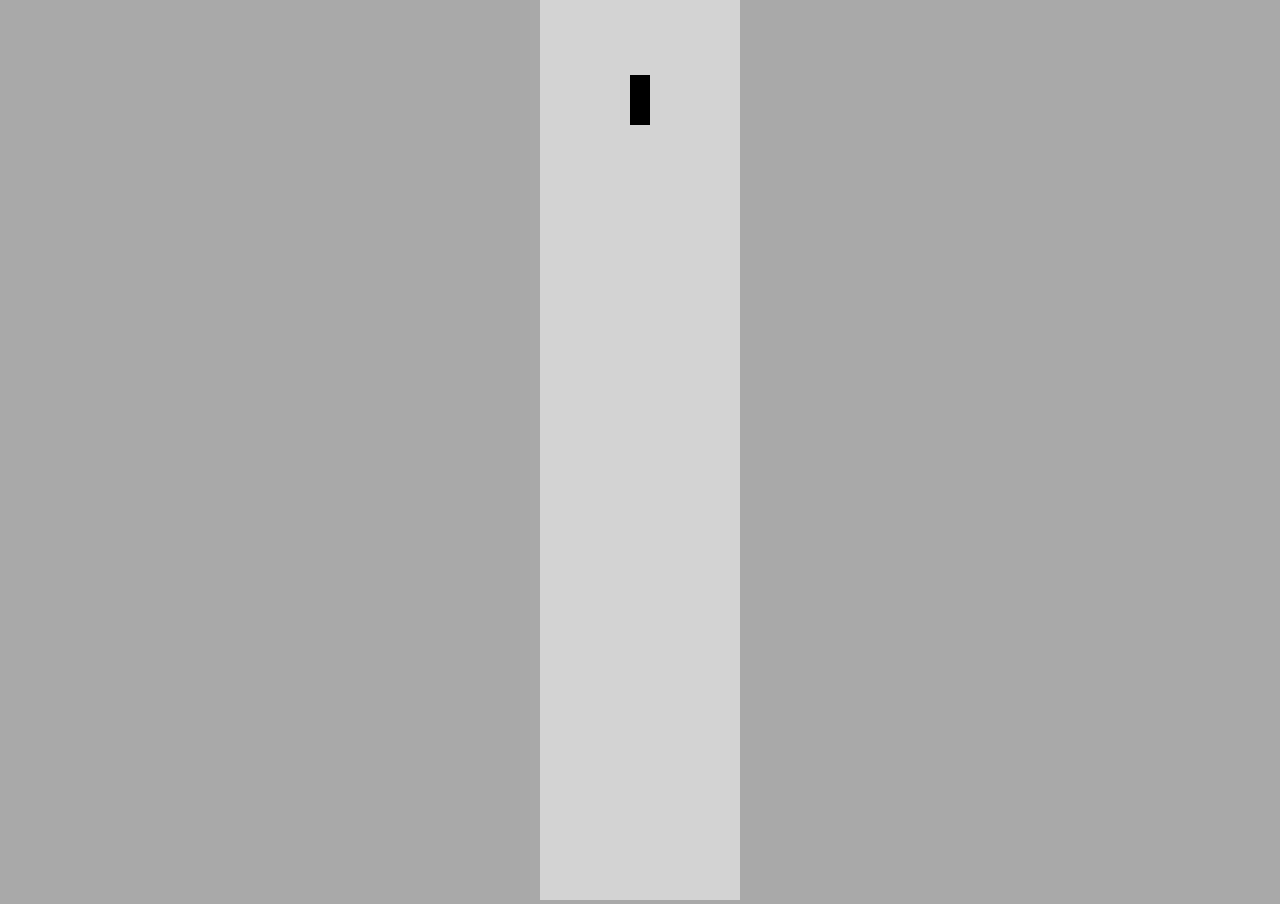
==== index.html @ 12619b01 "basic car rendering" ====
<!DOCTYPE html>
<html lang="en">
<head>
    <meta charset="UTF-8">
    <meta name="viewport" content="width=device-width, initial-scale=1.0">
    <title>Self driving Car</title>
    <link rel="stylesheet" href="style.css">
</head>
<body>
    <canvas id="myCanvas"></canvas>
    <script src="controls.js"></script>
    <script src="car.js"></script>
    <script src="script.js"></script>
    
</body>
</html>
---- style.css ----
body {
    margin: 0;
    background: darkgray;
    overflow: hidden;
    text-align: center;
}
#myCanvas {
    background: lightgray;
}
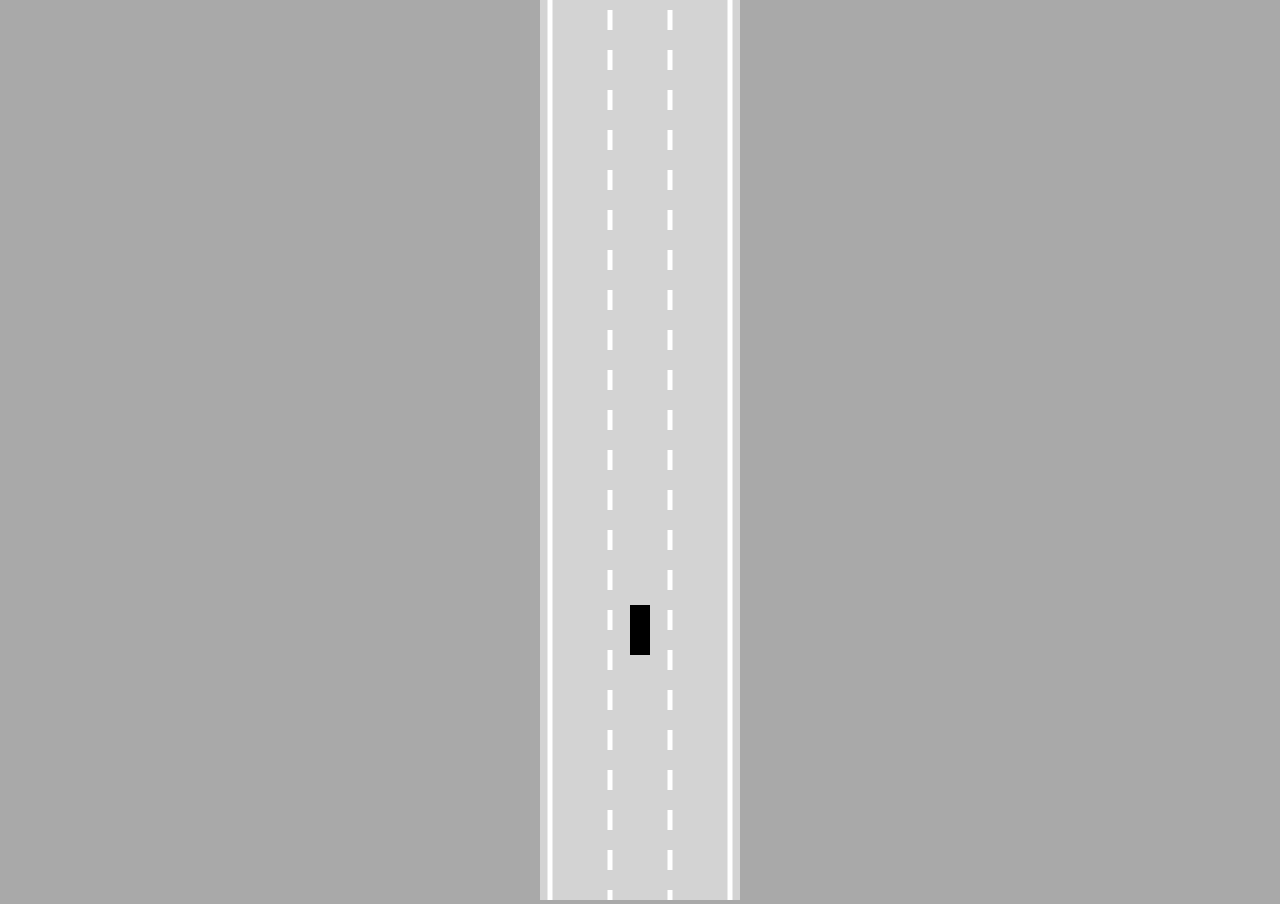
==== commit 280c70e6: "define road" ====
--- a/index.html
+++ b/index.html
@@ -8,6 +8,8 @@
 </head>
 <body>
     <canvas id="myCanvas"></canvas>
+    <script src="utils.js"></script>
+    <script src="road.js"></script>
     <script src="controls.js"></script>
     <script src="car.js"></script>
     <script src="script.js"></script>
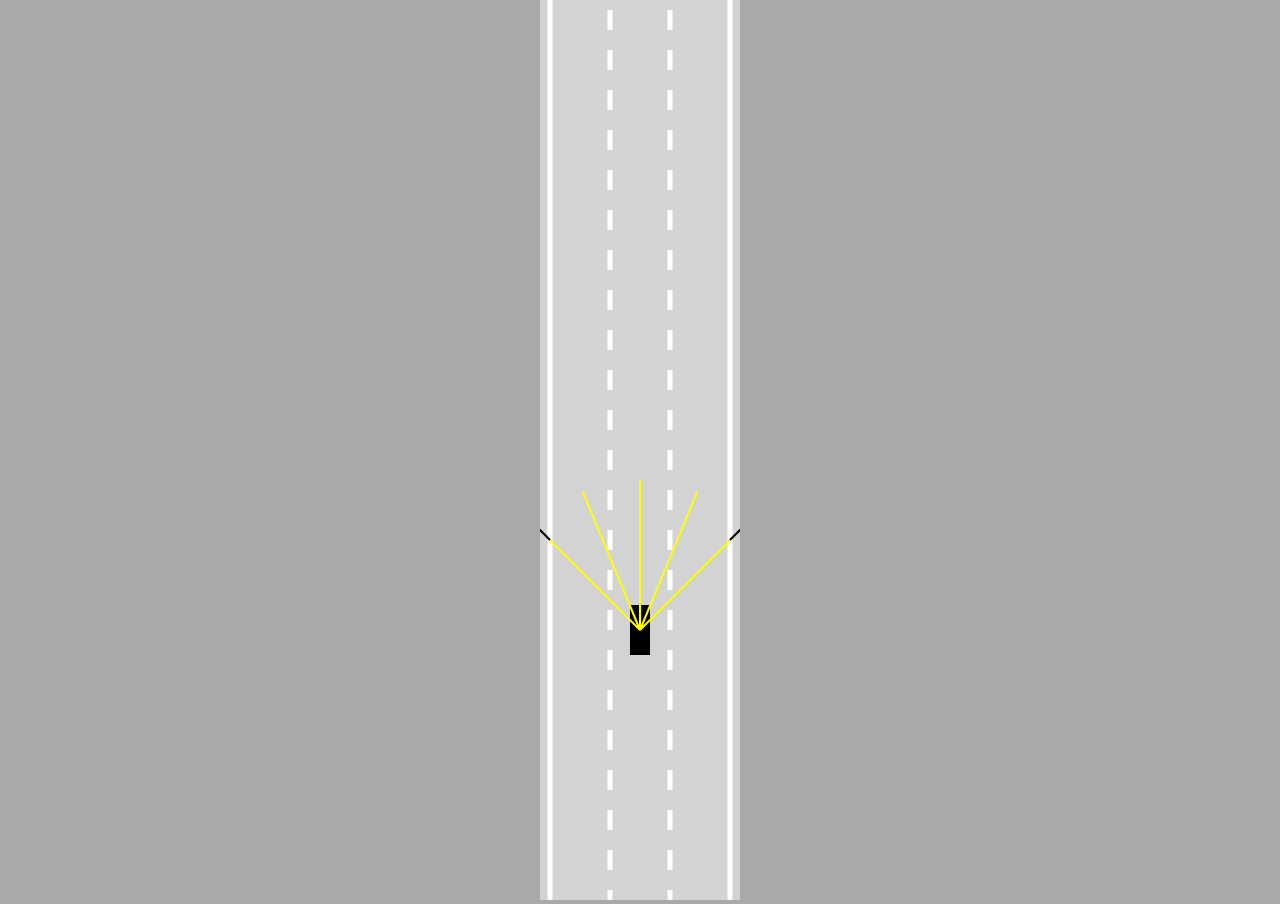
==== commit d9a4e57c: "sensor detection" ====
--- a/index.html
+++ b/index.html
@@ -8,6 +8,7 @@
 </head>
 <body>
     <canvas id="myCanvas"></canvas>
+    <script src="sensor.js"></script>
     <script src="utils.js"></script>
     <script src="road.js"></script>
     <script src="controls.js"></script>
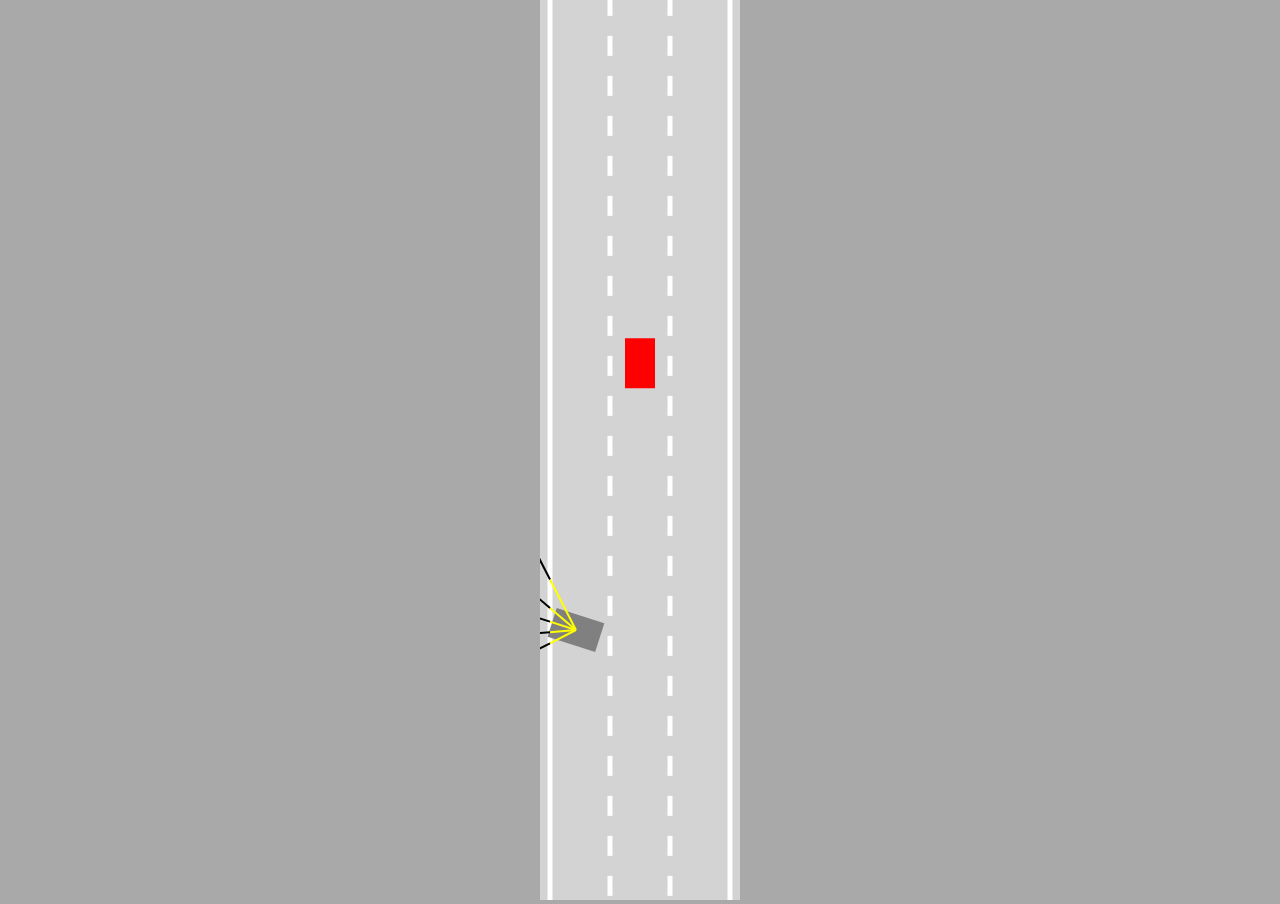
==== commit 59d19862: "adding neural network #1" ====
--- a/index.html
+++ b/index.html
@@ -8,6 +8,7 @@
 </head>
 <body>
     <canvas id="myCanvas"></canvas>
+    <script src="network.js"></script>
     <script src="sensor.js"></script>
     <script src="utils.js"></script>
     <script src="road.js"></script>
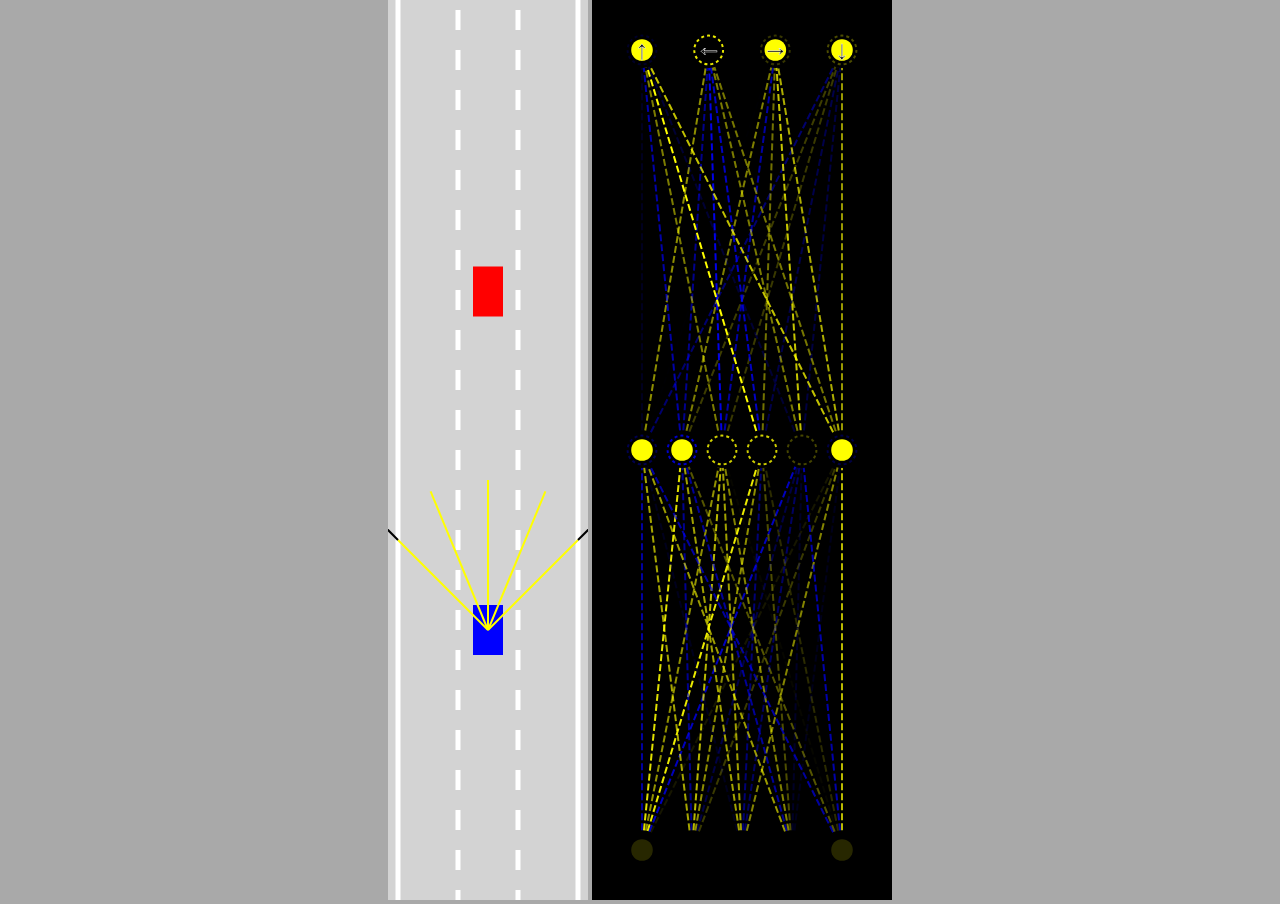
==== commit 9be024e4: "add visualization for neural network" ====
--- a/index.html
+++ b/index.html
@@ -7,7 +7,9 @@
     <link rel="stylesheet" href="style.css">
 </head>
 <body>
-    <canvas id="myCanvas"></canvas>
+    <canvas id="carCanvas"></canvas>
+    <canvas id="networkCanvas"></canvas>
+    <script src="visualizer.js"></script>
     <script src="network.js"></script>
     <script src="sensor.js"></script>
     <script src="utils.js"></script>
--- a/style.css
+++ b/style.css
@@ -4,6 +4,9 @@
     overflow: hidden;
     text-align: center;
 }
-#myCanvas {
+#networkCanvas{
+    background: black;
+}
+#carCanvas {
     background: lightgray;
 }
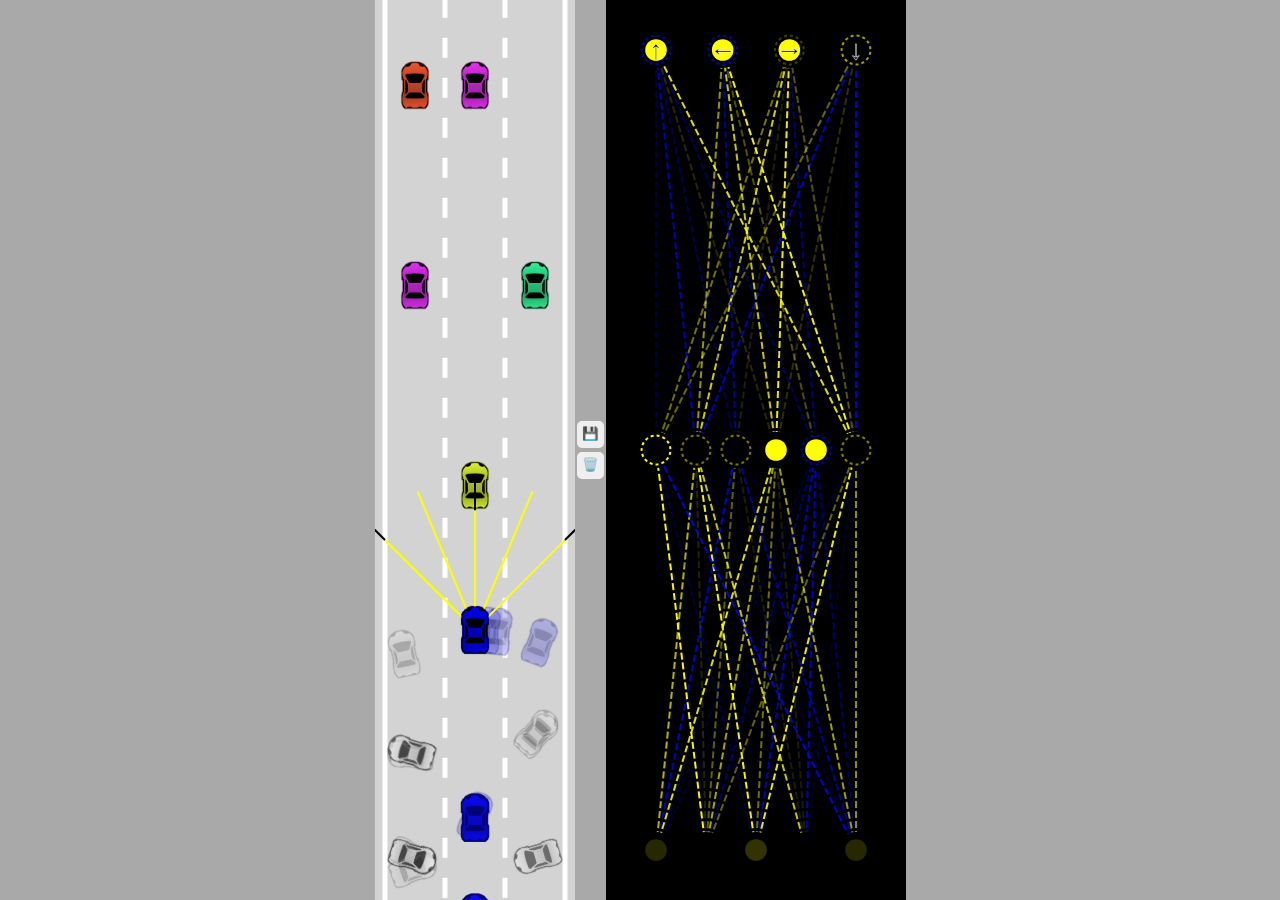
==== commit 8d9233cc: "initial tuned system" ====
--- a/index.html
+++ b/index.html
@@ -8,6 +8,10 @@
 </head>
 <body>
     <canvas id="carCanvas"></canvas>
+    <div id="verticalButtons">
+        <button onclick="save()">💾</button>
+        <button onclick="discard()">🗑️</button>
+    </div>
     <canvas id="networkCanvas"></canvas>
     <script src="visualizer.js"></script>
     <script src="network.js"></script>
--- a/style.css
+++ b/style.css
@@ -1,12 +1,31 @@
-body {
-    margin: 0;
-    background: darkgray;
-    overflow: hidden;
-    text-align: center;
+body{
+    margin:0;
+    background:darkgray;
+    overflow:hidden;
+    display:flex;
+    justify-content:center;
+    align-items:center;
 }
+
+#verticalButtons{
+    display:flex;
+    flex-direction:column;
+}
+
+button{
+    border: none;
+    border-radius: 5px;
+    padding: 5px 5px 7px 5px;
+    margin: 2px;
+    cursor:pointer;
+}
+button:hover{
+    background:lightgray;
+}
+
 #networkCanvas{
-    background: black;
+    background:black;
 }
-#carCanvas {
-    background: lightgray;
+#carCanvas{
+    background:lightgray;
 }
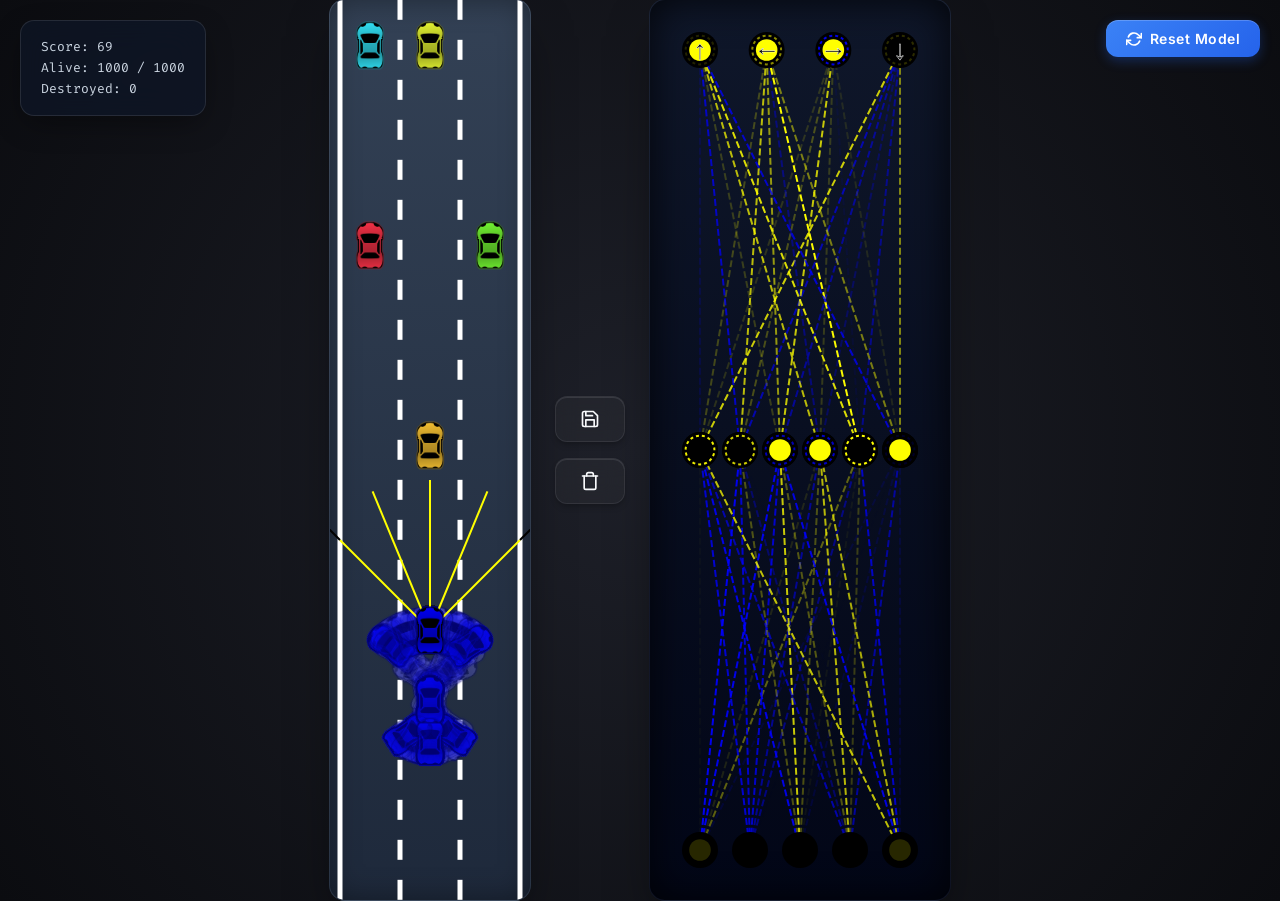
==== commit 4edd0376: "real time score board" ====
--- a/index.html
+++ b/index.html
@@ -3,14 +3,45 @@
 <head>
     <meta charset="UTF-8">
     <meta name="viewport" content="width=device-width, initial-scale=1.0">
-    <title>Self driving Car</title>
+    <title>Autonomous Vehicle Dashboard</title>
     <link rel="stylesheet" href="style.css">
+    <style>
+        button {
+            display: flex;
+            align-items: center;
+            justify-content: center;
+            gap: 8px;
+        }
+    </style>
 </head>
 <body>
+    <div id="stats">Generation: 1<br>Speed: 0 km/h</div>
+
+    <button id="resetBtn">
+        <svg width="16" height="16" viewBox="0 0 24 24" fill="none" stroke="currentColor" stroke-width="2.5" stroke-linecap="round" stroke-linejoin="round">
+            <polyline points="23 4 23 10 17 10"></polyline>
+            <polyline points="1 20 1 14 7 14"></polyline>
+            <path d="M3.51 9a9 9 0 0 1 14.85-3.36L23 10M1 14l4.64 4.36A9 9 0 0 0 20.49 15"></path>
+        </svg>
+        Reset Model
+    </button>
+
     <canvas id="carCanvas"></canvas>
+
     <div id="verticalButtons">
-        <button onclick="save()">💾</button>
-        <button onclick="discard()">🗑️</button>
+        <button onclick="save()" title="Save Best Model">
+            <svg width="20" height="20" viewBox="0 0 24 24" fill="none" stroke="currentColor" stroke-width="2" stroke-linecap="round" stroke-linejoin="round">
+                <path d="M19 21H5a2 2 0 0 1-2-2V5a2 2 0 0 1 2-2h11l5 5v11a2 2 0 0 1-2 2z"></path>
+                <polyline points="17 21 17 13 7 13 7 21"></polyline>
+                <polyline points="7 3 7 8 15 8"></polyline>
+            </svg>
+        </button>
+        <button onclick="discard()" title="Discard Current Model">
+            <svg width="20" height="20" viewBox="0 0 24 24" fill="none" stroke="currentColor" stroke-width="2" stroke-linecap="round" stroke-linejoin="round">
+                <polyline points="3 6 5 6 21 6"></polyline>
+                <path d="M19 6v14a2 2 0 0 1-2 2H7a2 2 0 0 1-2-2V6m3 0V4a2 2 0 0 1 2-2h4a2 2 0 0 1 2 2v2"></path>
+            </svg>
+        </button>
     </div>
     <canvas id="networkCanvas"></canvas>
     <script src="visualizer.js"></script>
@@ -21,6 +52,5 @@
     <script src="controls.js"></script>
     <script src="car.js"></script>
     <script src="script.js"></script>
-    
 </body>
 </html>
--- a/style.css
+++ b/style.css
@@ -1,31 +1,126 @@
-body{
-    margin:0;
-    background:darkgray;
-    overflow:hidden;
-    display:flex;
-    justify-content:center;
-    align-items:center;
+@import url('https://fonts.googleapis.com/css2?family=Inter:wght@400;500;600&family=Fira+Code:wght@400;500&display=swap');
+
+body {
+    margin: 0;
+    background: radial-gradient(circle at 50% 50%, #1e2029 0%, #0b0c10 100%);
+    overflow: hidden;
+    display: flex;
+    justify-content: center;
+    align-items: center;
+    font-family: 'Inter', -apple-system, BlinkMacSystemFont, sans-serif;
+    color: #e2e8f0;
+    height: 100vh;
 }
 
-#verticalButtons{
-    display:flex;
-    flex-direction:column;
+#verticalButtons {
+    display: flex;
+    flex-direction: column;
+    gap: 16px;
+    margin: 0 24px;
+    z-index: 10;
 }
 
-button{
-    border: none;
-    border-radius: 5px;
-    padding: 5px 5px 7px 5px;
-    margin: 2px;
-    cursor:pointer;
-}
-button:hover{
-    background:lightgray;
+button {
+    background: rgba(255, 255, 255, 0.03);
+    backdrop-filter: blur(10px);
+    -webkit-backdrop-filter: blur(10px);
+    border: 1px solid rgba(255, 255, 255, 0.08);
+    border-radius: 12px;
+    color: #f8fafc;
+    padding: 12px 24px;
+    font-family: inherit;
+    font-size: 14px;
+    font-weight: 500;
+    letter-spacing: 0.5px;
+    cursor: pointer;
+    box-shadow: 
+        0 4px 6px -1px rgba(0, 0, 0, 0.2), 
+        0 2px 4px -1px rgba(0, 0, 0, 0.1),
+        inset 0 1px 0 rgba(255, 255, 255, 0.1);
+    transition: all 0.3s cubic-bezier(0.25, 0.8, 0.25, 1);
 }
 
-#networkCanvas{
-    background:black;
+button:hover {
+    background: rgba(255, 255, 255, 0.08);
+    border-color: rgba(255, 255, 255, 0.2);
+    transform: translateY(-2px);
+    box-shadow: 
+        0 10px 15px -3px rgba(0, 0, 0, 0.3), 
+        0 4px 6px -2px rgba(0, 0, 0, 0.15),
+        0 0 15px rgba(255, 255, 255, 0.05),
+        inset 0 1px 0 rgba(255, 255, 255, 0.2);
 }
-#carCanvas{
-    background:lightgray;
+
+button:active {
+    transform: translateY(1px);
+    box-shadow: 
+        0 2px 4px -1px rgba(0, 0, 0, 0.2),
+        inset 0 2px 4px rgba(0, 0, 0, 0.2);
+}
+
+canvas {
+    border-radius: 16px;
+    box-shadow: 0 25px 50px -12px rgba(0, 0, 0, 0.5);
+    border: 1px solid rgba(255, 255, 255, 0.05);
+}
+
+#networkCanvas {
+    background: linear-gradient(180deg, #0f172a 0%, #020617 100%);
+    box-shadow: 
+        inset 0 0 40px rgba(0,0,0,0.8),
+        0 25px 50px -12px rgba(0, 0, 0, 0.5);
+}
+
+#carCanvas {
+    background: linear-gradient(180deg, #334155 0%, #1e293b 100%);
+    box-shadow: 
+        inset 0 0 30px rgba(0,0,0,0.4),
+        0 25px 50px -12px rgba(0, 0, 0, 0.5);
+}
+
+#stats {
+    position: fixed;
+    top: 20px;
+    left: 20px;
+    background: rgba(15, 23, 42, 0.65);
+    backdrop-filter: blur(16px);
+    -webkit-backdrop-filter: blur(16px);
+    border: 1px solid rgba(255, 255, 255, 0.1);
+    box-shadow: 0 10px 30px -5px rgba(0, 0, 0, 0.4);
+    color: #cbd5e1;
+    padding: 16px 20px;
+    border-radius: 14px;
+    font-family: 'Fira Code', 'SF Mono', monospace;
+    font-size: 13px;
+    line-height: 1.6;
+    z-index: 100;
+}
+
+#resetBtn {
+    position: fixed;
+    top: 20px;
+    right: 20px;
+    background: linear-gradient(135deg, #3b82f6 0%, #2563eb 100%);
+    color: #ffffff;
+    border: none;
+    padding: 10px 20px;
+    border-radius: 12px;
+    font-weight: 600;
+    box-shadow: 
+        0 4px 12px rgba(37, 99, 235, 0.3),
+        inset 0 1px 0 rgba(255, 255, 255, 0.2);
+    z-index: 100;
+}
+
+#resetBtn:hover {
+    background: linear-gradient(135deg, #60a5fa 0%, #3b82f6 100%);
+    box-shadow: 
+        0 8px 20px rgba(37, 99, 235, 0.4),
+        0 0 12px rgba(59, 130, 246, 0.5),
+        inset 0 1px 0 rgba(255, 255, 255, 0.3);
+}
+
+#resetBtn:active {
+    background: linear-gradient(135deg, #2563eb 0%, #1d4ed8 100%);
+    box-shadow: inset 0 2px 4px rgba(0, 0, 0, 0.2);
 }
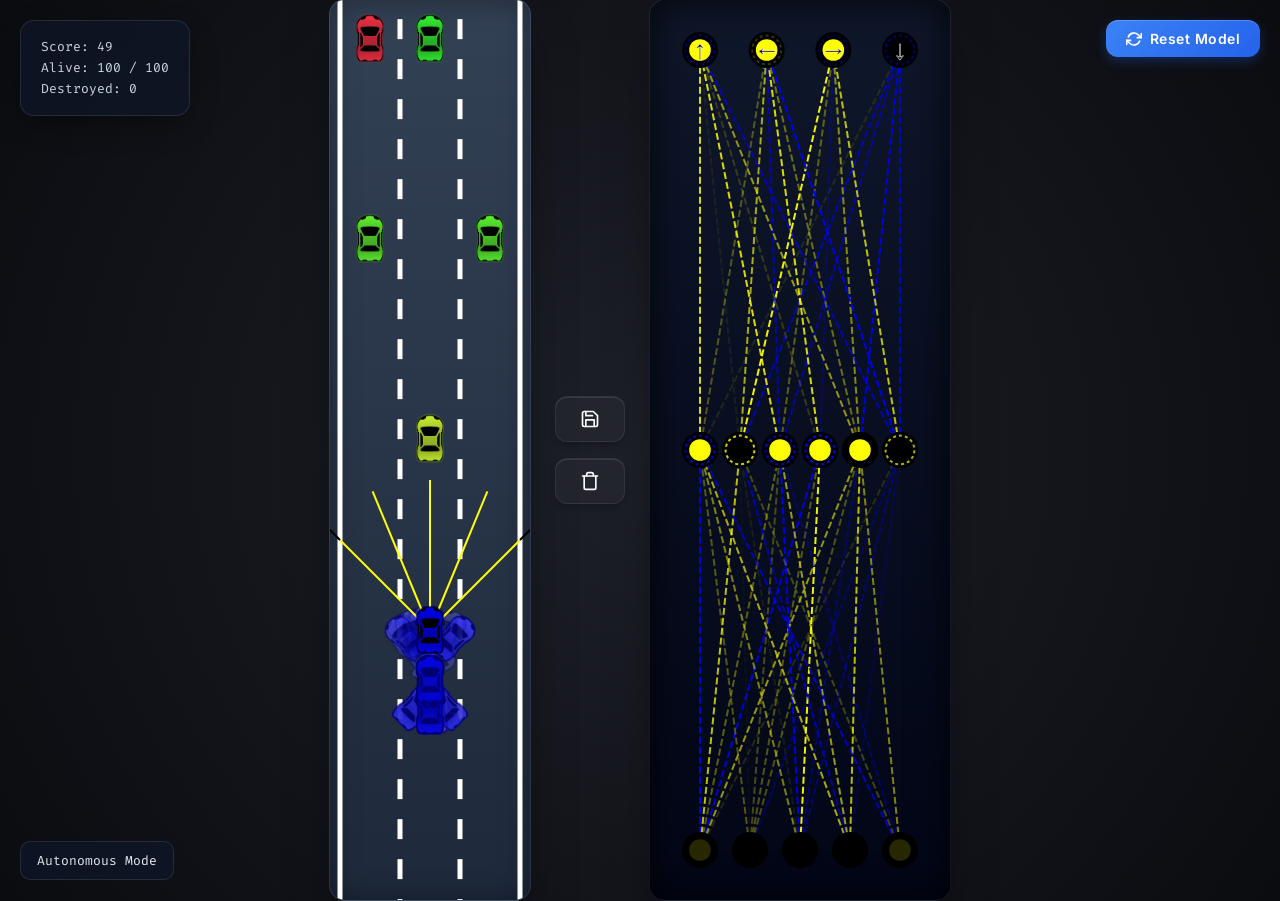
==== commit ddf3c8de: "feat: add autonomous AI mode with self-learning and dynamic traffic" ====
--- a/index.html
+++ b/index.html
@@ -3,7 +3,7 @@
 <head>
     <meta charset="UTF-8">
     <meta name="viewport" content="width=device-width, initial-scale=1.0">
-    <title>Autonomous Vehicle Dashboard</title>
+    <title>Vehicle Training Dashboard</title>
     <link rel="stylesheet" href="style.css">
     <style>
         button {
@@ -15,8 +15,10 @@
     </style>
 </head>
 <body>
-    <div id="stats">Generation: 1<br>Speed: 0 km/h</div>
-
+    <div id="stats">
+      
+        Generation: 1<br>Speed: 0 km/h</div>
+  <a href="ai.html" id="modeSwitch">Autonomous Mode</a>
     <button id="resetBtn">
         <svg width="16" height="16" viewBox="0 0 24 24" fill="none" stroke="currentColor" stroke-width="2.5" stroke-linecap="round" stroke-linejoin="round">
             <polyline points="23 4 23 10 17 10"></polyline>
--- a/style.css
+++ b/style.css
@@ -123,4 +123,26 @@
 #resetBtn:active {
     background: linear-gradient(135deg, #2563eb 0%, #1d4ed8 100%);
     box-shadow: inset 0 2px 4px rgba(0, 0, 0, 0.2);
+}
+#modeSwitch {
+    position: fixed;
+    bottom: 20px;
+    left: 20px;
+    background: rgba(15, 23, 42, 0.7);
+    backdrop-filter: blur(12px);
+    border: 1px solid rgba(255,255,255,0.1);
+    color: #e2e8f0;
+    padding: 10px 16px;
+    border-radius: 10px;
+    font-family: 'Fira Code', monospace;
+    font-size: 13px;
+    text-decoration: none;
+    z-index: 100;
+    transition: all 0.3s ease;
+}
+
+#modeSwitch:hover {
+    background: rgba(59,130,246,0.2);
+    border-color: rgba(59,130,246,0.5);
+    box-shadow: 0 0 10px rgba(59,130,246,0.4);
 }
